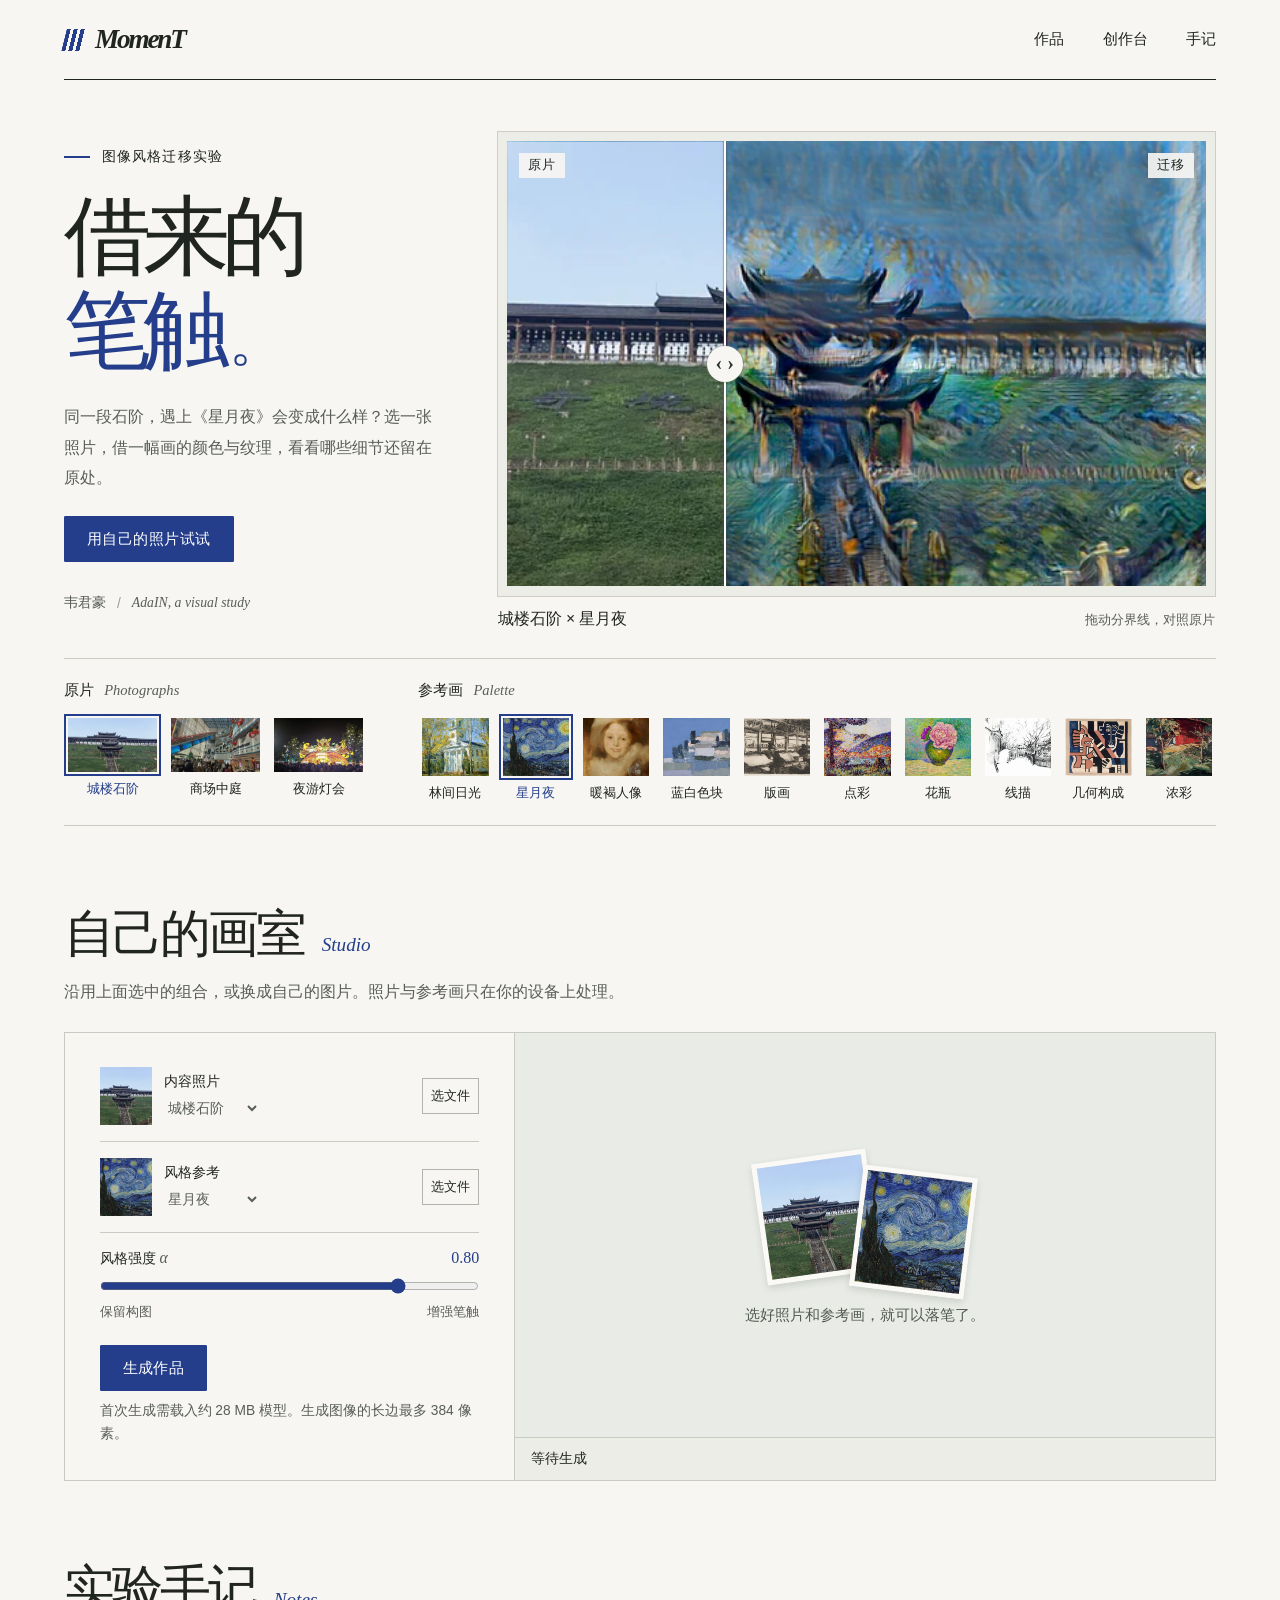
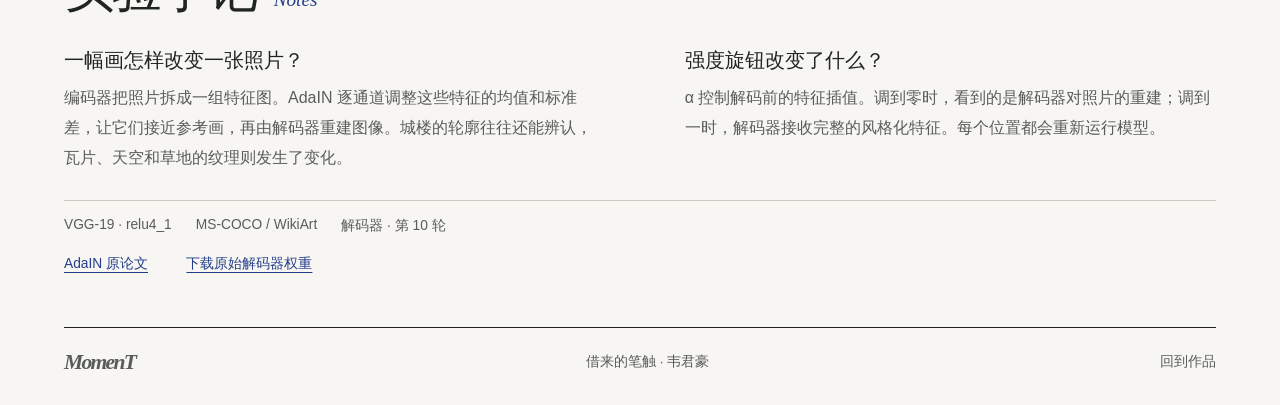
==== style-transfer/index.html @ 037034c4 "Publish Borrowed Brushstrokes with in-browser AdaIN inference" ====
<!doctype html>
<html lang="zh-CN">
<head>
  <meta charset="utf-8">
  <meta name="viewport" content="width=device-width, initial-scale=1">
  <meta name="theme-color" content="#f7f6f2">
  <title>借来的笔触 · MomenT</title>
  <meta name="description" content="一个用 AdaIN 重绘照片的视觉实验。翻看三十幅实验作品，或用自己的照片和参考画，在浏览器里完成风格迁移。">
  <link rel="icon" href="data:,">
  <link rel="stylesheet" href="style.css">
  <script defer src="gallery.js"></script>
  <script defer src="studio.js"></script>
</head>
<body>
<a class="skip" href="#works">直接看作品</a>
<div class="shell">
  <header><a class="signature" href="https://prologue07.github.io/"><i aria-hidden="true"></i>MomenT</a>
    <nav aria-label="站内导航"><a href="#works">作品</a><a href="#studio">创作台</a><a href="#notes">手记</a></nav>
  </header>
  <main>
    <section id="works" aria-labelledby="title">
      <div class="hero">
        <div class="intro">
          <div class="kicker"><span></span> 图像风格迁移实验</div>
          <h1 id="title">借来的<br><em>笔触</em><b>。</b></h1>
          <p class="deck">同一段石阶，遇上《星月夜》会变成什么样？选一张照片，借一幅画的颜色与纹理，看看哪些细节还留在原处。</p>
          <a class="solid" href="#studio">用自己的照片试试</a>
          <div class="byline">韦君豪 <span>/</span> <em>AdaIN, a visual study</em></div>
        </div>
        <figure class="herofigure">
          <div class="mat">
            <div class="compare" id="compare">
              <img id="after" alt="迁移后的画面"><img id="before" alt="同一场景的原始照片">
              <span class="tag left">原片</span><span class="tag right">迁移</span>
              <span class="seam" aria-hidden="true"><i>‹ ›</i></span>
              <input id="split" type="range" aria-label="原片与迁移结果的分界线" min="0" max="100" value="31">
            </div>
          </div>
          <figcaption><strong id="pair-title" aria-live="polite">城楼石阶 × 星月夜</strong><span>拖动分界线，对照原片</span></figcaption>
        </figure>
      </div>
      <div class="shelf">
        <section aria-label="选择照片"><h2>原片 <i>Photographs</i></h2><div class="choices photos" id="photos"></div></section>
        <section aria-label="选择参考画"><h2>参考画 <i>Palette</i></h2><div class="choices paintings" id="paintings"></div></section>
      </div>
    </section>
    <section id="studio" aria-labelledby="studio-title">
      <div class="section-title"><h2 id="studio-title">自己的画室</h2><i>Studio</i></div>
      <p class="section-desc">沿用上面选中的组合，或换成自己的图片。照片与参考画只在你的设备上处理。</p>
      <div class="workspace">
        <fieldset id="controls"><legend class="sr">创作参数</legend>
          <div class="input-row"><img id="thumb-c" alt=""><div><label for="pick-c">内容照片</label><select id="pick-c"></select></div><label class="file-button">选文件<input id="file-c" type="file" accept="image/*" aria-label="导入内容照片"></label></div>
          <div class="input-row"><img id="thumb-s" alt=""><div><label for="pick-s">风格参考</label><select id="pick-s"></select></div><label class="file-button">选文件<input id="file-s" type="file" accept="image/*" aria-label="导入风格参考画"></label></div>
          <div class="strength"><label for="alpha">风格强度 <span>α</span></label><output id="alpha-value" for="alpha">0.80</output>
            <input id="alpha" type="range" min="0" max="1" step="0.05" value="0.8"><div><span>保留构图</span><span>增强笔触</span></div></div>
          <button class="solid" id="run" type="button">生成作品</button>
          <p class="fine">首次生成需载入约 28 MB 模型。生成图像的长边最多 384 像素。</p>
        </fieldset>
        <div class="easel">
          <div id="empty-art"><div class="preview-pair" aria-hidden="true"><img id="stack-c" alt=""><img id="stack-s" alt=""></div><p>选好照片和参考画，就可以落笔了。</p></div>
          <canvas id="result" hidden aria-label="生成的风格迁移作品"></canvas>
          <div class="easel-foot"><span id="status" role="status">等待生成</span><a id="download" hidden download="borrowed-brushstrokes.png">保存 PNG</a></div>
        </div>
      </div>
    </section>
    <section id="notes" aria-labelledby="notes-title">
      <div class="section-title"><h2 id="notes-title">实验手记</h2><i>Notes</i></div>
      <div class="notes-grid"><div><h3>一幅画怎样改变一张照片？</h3><p>编码器把照片拆成一组特征图。AdaIN 逐通道调整这些特征的均值和标准差，让它们接近参考画，再由解码器重建图像。城楼的轮廓往往还能辨认，瓦片、天空和草地的纹理则发生了变化。</p></div>
      <div><h3>强度旋钮改变了什么？</h3><p>α 控制解码前的特征插值。调到零时，看到的是解码器对照片的重建；调到一时，解码器接收完整的风格化特征。每个位置都会重新运行模型。</p></div></div>
      <div class="record"><span>VGG-19 · relu4_1</span><span>MS-COCO / WikiArt</span><span>解码器 · 第 10 轮</span></div>
      <div class="refs"><a href="https://arxiv.org/abs/1703.06868">AdaIN 原论文</a><a id="weights" href="decoder_epoch_10.pth" download>下载原始解码器权重</a></div>
    </section>
  </main>
  <footer><a class="signature" href="https://prologue07.github.io/">MomenT</a><span>借来的笔触 · 韦君豪</span><a href="#works">回到作品</a></footer>
</div>
<noscript>请启用 JavaScript 来查看作品和运行风格迁移。</noscript>
</body></html>
---- style-transfer/style.css ----
:root{--paper:#f7f6f2;--ink:#212521;--muted:#595d58;--line:#c9cac1;--blue:#243e8b;--serif:"STSong","Songti SC","Noto Serif CJK SC","Noto Serif SC","SimSun",serif;--sans:"Instrument Sans","PingFang SC","Microsoft YaHei",Arial,sans-serif;font-family:var(--sans);color:var(--ink);background:var(--paper);font-synthesis:style}
*{box-sizing:border-box}
body{margin:0}img{display:block;max-width:100%}a{color:inherit;text-decoration:none}a:hover{text-decoration:underline;text-underline-offset:4px}button,input,select{font:inherit}button,a,input,select{touch-action:manipulation}button{color:inherit}button:not(:disabled),select{cursor:pointer}button:focus-visible,a:focus-visible,input:focus-visible,select:focus-visible,.file-button:focus-within{outline:3px solid #a74d29;outline-offset:4px}
.shell{max-width:1450px;margin:auto;padding:0 clamp(22px,5vw,82px)}header,footer{display:flex;align-items:center;justify-content:space-between}header{height:80px;border-bottom:1px solid var(--ink)}nav,.refs{display:flex;align-items:center;gap:clamp(15px,3vw,42px)}nav{font-size:.94rem}.signature{font:italic 600 1.7rem Georgia,serif;letter-spacing:-.08em;display:inline-flex;align-items:center;gap:12px}.signature i{width:19px;height:22px;background:repeating-linear-gradient(90deg,var(--blue) 0 4px,transparent 4px 7px);transform:skew(-14deg)}
.hero{display:grid;grid-template-columns:minmax(245px,.78fr) minmax(0,1.52fr);gap:clamp(30px,5vw,82px);align-items:center;padding:clamp(32px,4vw,66px) 0 28px}.kicker,.record,.byline,.fine,.easel-foot,.refs{font-size:.86rem}.kicker{display:flex;align-items:center;gap:12px;font-weight:600;letter-spacing:.08em}.kicker span{height:2px;width:26px;background:var(--blue)}h1,h2,h3,p,figure{margin:0}h1{font:600 clamp(4.2rem,6.8vw,7.3rem)/1.08 var(--serif);letter-spacing:-.09em;margin:24px 0}h1 em,h1 b{font-style:normal;font-weight:inherit;color:var(--blue)}h1 b{font-size:.63em;margin-left:.12em}.deck{max-width:25em;color:var(--muted);line-height:1.9;font-size:1rem}.solid{display:inline-flex;align-items:center;justify-content:center;min-height:46px;padding:0 22px;border:1px solid var(--blue);border-radius:1px;background:var(--blue);color:white;font-size:.96rem;font-weight:600;letter-spacing:.03em}.solid:hover{background:#182d69;text-decoration:none}.solid:disabled{opacity:.6}.intro .solid{margin-top:23px}.byline{display:flex;gap:11px;align-items:center;color:var(--muted);margin-top:32px}.byline span{color:#9b9d95}.byline em,.section-title i,.shelf h2 i{font-family:Georgia,"Times New Roman",serif;font-weight:400}
.mat{border:1px solid #cecec4;padding:clamp(7px,.72vw,12px);background:#edede7}.compare{--split:31%;position:relative;aspect-ratio:1.57;background:#e5e6de;overflow:hidden}.compare img{width:100%;height:100%;position:absolute;object-fit:cover;object-position:center}.compare #before{clip-path:inset(0 calc(100% - var(--split)) 0 0)}.tag{position:absolute;top:12px;font-size:.8rem;letter-spacing:.08em;padding:4px 9px;background:rgba(247,246,242,.92);color:var(--ink)}.tag.left{left:12px}.tag.right{right:12px}.seam{position:absolute;left:var(--split);top:0;bottom:0;width:2px;background:#fff;box-shadow:0 0 2px #444;pointer-events:none}.seam i{position:absolute;top:50%;left:50%;transform:translate(-50%,-50%);height:36px;width:36px;display:grid;place-items:center;border-radius:50%;background:var(--paper);color:#29322f;font:600 1.25rem Georgia;box-shadow:0 0 0 1px #75776d55}
#split{appearance:none;position:absolute;inset:0;opacity:0;width:100%;height:100%;margin:0;cursor:ew-resize;touch-action:pan-y}.compare:focus-within{outline:3px solid var(--blue);outline-offset:-3px}figcaption{display:flex;align-items:baseline;justify-content:space-between;gap:15px;padding:11px 1px 0}figcaption strong{font:600 1.02rem var(--serif)}figcaption span{font-size:.80rem;color:var(--muted)}
.shelf{display:grid;grid-template-columns:minmax(210px,.38fr) minmax(0,1fr);gap:clamp(20px,4vw,65px);border-block:1px solid var(--line);padding:22px 0 23px}.shelf h2{font-size:.93rem;font-weight:600;margin-bottom:14px}.shelf h2 i{font-size:.91rem;color:var(--muted);margin-left:6px}.choices{display:grid;gap:6px}.photos{grid-template-columns:repeat(3,minmax(0,1fr))}.paintings{grid-template-columns:repeat(10,minmax(0,1fr))}.choice{padding:0;margin:0;border:0;background:transparent;text-align:left;min-width:0}.choice img{aspect-ratio:1.12;width:100%;object-fit:cover;border:2px solid transparent;padding:2px}.photos .choice img{aspect-ratio:1.55}.choice[aria-pressed="true"] img{border-color:var(--blue)}.choice span{font-size:.79rem;display:block;text-align:center;padding-top:5px;white-space:nowrap}.choice[aria-pressed="true"] span{color:var(--blue);font-weight:bold}.choice:hover img{border-color:#737a88}
#studio,#notes{padding-top:clamp(52px,6vw,86px);scroll-margin:15px}.section-title{display:flex;align-items:baseline;gap:18px}.section-title h2{font:600 clamp(2.25rem,4vw,3.7rem)/1.2 var(--serif);letter-spacing:-.06em}.section-title i{font-size:1.2rem;color:var(--blue)}.section-desc{color:var(--muted);margin:13px 0 25px;line-height:1.85}.workspace{display:grid;grid-template-columns:minmax(260px,.8fr) minmax(0,1.25fr);border:1px solid var(--line)}fieldset{padding:clamp(18px,2.7vw,40px);margin:0;border:0;min-width:0}.input-row{display:grid;grid-template-columns:52px minmax(0,1fr) auto;align-items:center;gap:12px;padding-bottom:16px;margin-bottom:16px;border-bottom:1px solid var(--line)}.input-row img{width:52px;height:58px;object-fit:cover}.input-row label,.strength label{font-weight:600;font-size:.9rem}.input-row select{display:block;margin-top:5px;padding:3px 20px 3px 0;max-width:100%;background:transparent;color:var(--muted);border:0;font-size:.9rem}.input-row .file-button{position:relative;display:block;padding:8px;border:1px solid #b0b4ad;font-size:.82rem;font-weight:400;cursor:pointer}.file-button input{position:absolute;inset:0;width:100%;opacity:0;cursor:pointer}.strength{display:grid;grid-template-columns:1fr auto;gap:10px}.strength label span{font:italic 1.1em Georgia;color:var(--muted)}.strength output{font:1rem Georgia;color:var(--blue);font-variant-numeric:tabular-nums}.strength input,.strength div{grid-column:1/-1}.strength input{width:100%;accent-color:var(--blue);margin:0;cursor:pointer}.strength div{display:flex;justify-content:space-between;color:var(--muted);font-size:.8rem}.workspace .solid{margin:24px 0 9px}.fine{max-width:34em;line-height:1.65;color:var(--muted)}
.easel{position:relative;min-height:330px;display:flex;align-items:center;justify-content:center;flex-direction:column;padding:28px 20px 60px;background:#e9ece6;border-left:1px solid var(--line)}.easel canvas{max-width:100%;max-height:400px;width:auto;object-fit:contain;box-shadow:0 1px 6px #27343426}.easel-foot{position:absolute;bottom:0;left:0;right:0;border-top:1px solid #c6ccc2;padding:12px 16px;display:flex;justify-content:space-between;gap:12px;background:#ecede7;align-items:center}.easel-foot a,.refs a{text-decoration:underline;text-underline-offset:4px;color:var(--blue)}#empty-art{text-align:center;color:#525b51;font-size:.94rem}.preview-pair{display:flex;justify-content:center;margin:0 auto 25px}.preview-pair img{width:clamp(70px,9vw,135px);height:clamp(75px,9.5vw,135px);object-fit:cover;border:5px solid #faf9f5;box-shadow:0 3px 7px #242d2626;transform:rotate(-8deg)}.preview-pair img+img{transform:rotate(7deg);margin:15px 0 -12px -18px}
.notes-grid{display:grid;grid-template-columns:1fr 1fr;gap:clamp(28px,7vw,100px);margin:26px 0}.notes-grid h3{font:600 1.28rem var(--serif);margin-bottom:9px}.notes-grid p{color:var(--muted);line-height:1.9}.record{border-top:1px solid var(--line);padding:16px 0;display:flex;flex-wrap:wrap;gap:10px 24px;color:var(--muted)}.refs{margin:0 0 50px}.refs a{padding:4px 0}footer{border-top:1px solid var(--ink);padding:22px 0 30px;gap:10px;font-size:.85rem;color:var(--muted)}footer .signature{font-size:1.35rem}.sr,.skip:not(:focus){position:absolute;width:1px;height:1px;padding:0;overflow:hidden;clip-path:inset(50%)}.skip:focus{position:fixed;top:0;left:4px;z-index:5;padding:10px;background:white}[hidden]{display:none!important}
@media(max-width:980px){.shelf{grid-template-columns:200px 1fr;gap:24px}.paintings{grid-template-columns:repeat(5,1fr);gap:10px}.paintings .choice img{aspect-ratio:1.9}.hero{gap:26px}.byline{margin-top:20px}}
@media(max-width:720px){header{height:62px}.signature{font-size:1.48rem}.hero,.workspace,.notes-grid{grid-template-columns:1fr}.hero{gap:24px;padding-top:28px}.intro{display:grid;grid-template-columns:1fr auto;align-items:end;column-gap:10px}.kicker,.deck{grid-column:1/-1}h1{font-size:clamp(3.5rem,10.8vw,5.5rem);grid-column:1/-1;margin:17px 0 13px}h1 br{display:none}.intro .solid{grid-row:4;width:fit-content;margin-top:14px}.byline{display:none}.compare{aspect-ratio:1.43}.shelf{grid-template-columns:1fr}.photos{max-width:320px}.paintings{gap:8px}.choice span{font-size:.8rem}.shelf h2{margin-bottom:8px}.easel{min-height:290px;border-left:0;border-top:1px solid var(--line)}.notes-grid{gap:20px}figcaption{align-items:flex-start}.refs{gap:18px}.section-desc{margin-bottom:15px}}
@media(max-width:390px){.shell{padding:0 15px}figcaption{flex-direction:column;gap:4px}.input-row{gap:7px}.signature{gap:7px}}
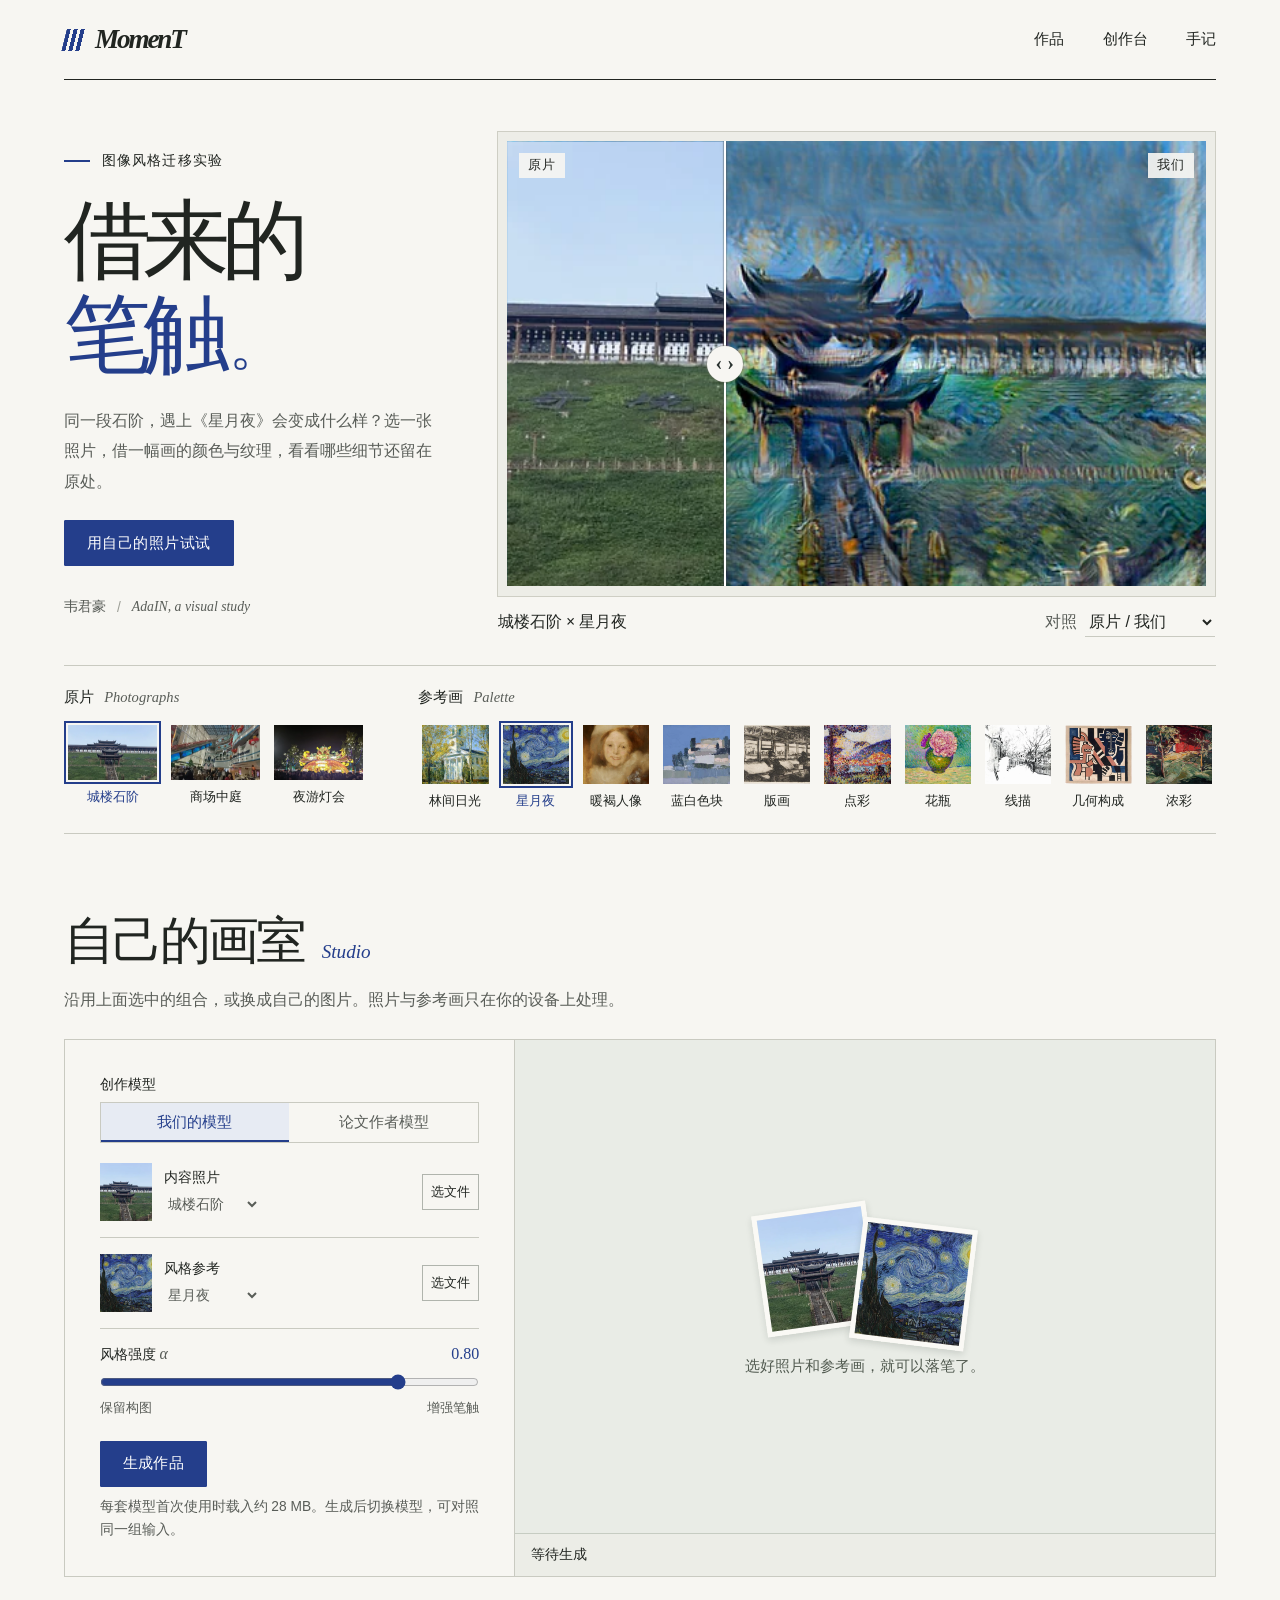
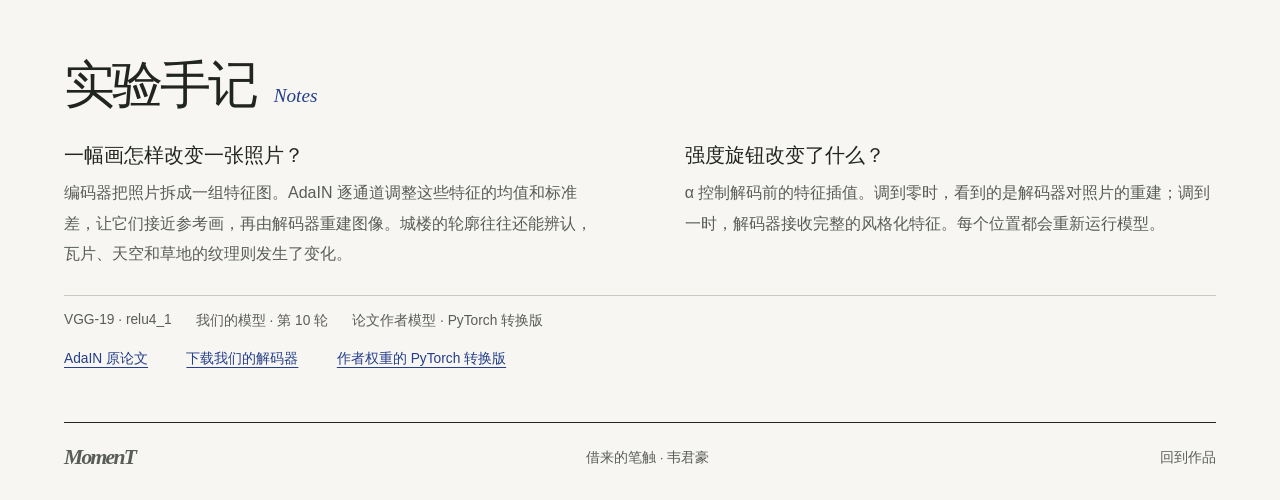
==== commit 4e7fdbca: "Add author AdaIN inference and side-by-side model comparisons" ====
--- a/style-transfer/index.html
+++ b/style-transfer/index.html
@@ -7,9 +7,9 @@
   <title>借来的笔触 · MomenT</title>
   <meta name="description" content="一个用 AdaIN 重绘照片的视觉实验。翻看三十幅实验作品，或用自己的照片和参考画，在浏览器里完成风格迁移。">
   <link rel="icon" href="data:,">
-  <link rel="stylesheet" href="style.css">
+  <link rel="stylesheet" href="style.css?v=2">
   <script defer src="gallery.js"></script>
-  <script defer src="studio.js"></script>
+  <script defer src="studio.js?v=2"></script>
 </head>
 <body>
 <a class="skip" href="#works">直接看作品</a>
@@ -36,7 +36,8 @@
               <input id="split" type="range" aria-label="原片与迁移结果的分界线" min="0" max="100" value="31">
             </div>
           </div>
-          <figcaption><strong id="pair-title" aria-live="polite">城楼石阶 × 星月夜</strong><span>拖动分界线，对照原片</span></figcaption>
+          <figcaption><strong id="pair-title" aria-live="polite">城楼石阶 × 星月夜</strong><label class="view-mode">对照<select id="exhibit-mode" aria-label="选择展览对照方式"><option value="original-ours">原片 / 我们</option><option value="original-author">原片 / 论文作者</option><option value="ours-author">我们 / 论文作者</option></select></label></figcaption>
+          <p id="gallery-status" role="status" hidden></p>
         </figure>
       </div>
       <div class="shelf">
@@ -49,12 +50,16 @@
       <p class="section-desc">沿用上面选中的组合，或换成自己的图片。照片与参考画只在你的设备上处理。</p>
       <div class="workspace">
         <fieldset id="controls"><legend class="sr">创作参数</legend>
+          <fieldset class="model-choice"><legend>创作模型</legend><div>
+            <label><input type="radio" name="studio-model" value="ours" checked><span>我们的模型</span></label>
+            <label><input type="radio" name="studio-model" value="author"><span>论文作者模型</span></label>
+          </div></fieldset>
           <div class="input-row"><img id="thumb-c" alt=""><div><label for="pick-c">内容照片</label><select id="pick-c"></select></div><label class="file-button">选文件<input id="file-c" type="file" accept="image/*" aria-label="导入内容照片"></label></div>
           <div class="input-row"><img id="thumb-s" alt=""><div><label for="pick-s">风格参考</label><select id="pick-s"></select></div><label class="file-button">选文件<input id="file-s" type="file" accept="image/*" aria-label="导入风格参考画"></label></div>
           <div class="strength"><label for="alpha">风格强度 <span>α</span></label><output id="alpha-value" for="alpha">0.80</output>
             <input id="alpha" type="range" min="0" max="1" step="0.05" value="0.8"><div><span>保留构图</span><span>增强笔触</span></div></div>
           <button class="solid" id="run" type="button">生成作品</button>
-          <p class="fine">首次生成需载入约 28 MB 模型。生成图像的长边最多 384 像素。</p>
+          <p class="fine">每套模型首次使用时载入约 28 MB。生成后切换模型，可对照同一组输入。</p>
         </fieldset>
         <div class="easel">
           <div id="empty-art"><div class="preview-pair" aria-hidden="true"><img id="stack-c" alt=""><img id="stack-s" alt=""></div><p>选好照片和参考画，就可以落笔了。</p></div>
@@ -67,8 +72,8 @@
       <div class="section-title"><h2 id="notes-title">实验手记</h2><i>Notes</i></div>
       <div class="notes-grid"><div><h3>一幅画怎样改变一张照片？</h3><p>编码器把照片拆成一组特征图。AdaIN 逐通道调整这些特征的均值和标准差，让它们接近参考画，再由解码器重建图像。城楼的轮廓往往还能辨认，瓦片、天空和草地的纹理则发生了变化。</p></div>
       <div><h3>强度旋钮改变了什么？</h3><p>α 控制解码前的特征插值。调到零时，看到的是解码器对照片的重建；调到一时，解码器接收完整的风格化特征。每个位置都会重新运行模型。</p></div></div>
-      <div class="record"><span>VGG-19 · relu4_1</span><span>MS-COCO / WikiArt</span><span>解码器 · 第 10 轮</span></div>
-      <div class="refs"><a href="https://arxiv.org/abs/1703.06868">AdaIN 原论文</a><a id="weights" href="decoder_epoch_10.pth" download>下载原始解码器权重</a></div>
+      <div class="record"><span>VGG-19 · relu4_1</span><span>我们的模型 · 第 10 轮</span><span>论文作者模型 · PyTorch 转换版</span></div>
+      <div class="refs"><a href="https://arxiv.org/abs/1703.06868">AdaIN 原论文</a><a id="weights" href="decoder_epoch_10.pth" download>下载我们的解码器</a><a href="https://github.com/naoto0804/pytorch-AdaIN/releases/tag/v0.0.0">作者权重的 PyTorch 转换版</a></div>
     </section>
   </main>
   <footer><a class="signature" href="https://prologue07.github.io/">MomenT</a><span>借来的笔触 · 韦君豪</span><a href="#works">回到作品</a></footer>
--- a/style-transfer/style.css
+++ b/style-transfer/style.css
@@ -12,3 +12,16 @@
 @media(max-width:980px){.shelf{grid-template-columns:200px 1fr;gap:24px}.paintings{grid-template-columns:repeat(5,1fr);gap:10px}.paintings .choice img{aspect-ratio:1.9}.hero{gap:26px}.byline{margin-top:20px}}
 @media(max-width:720px){header{height:62px}.signature{font-size:1.48rem}.hero,.workspace,.notes-grid{grid-template-columns:1fr}.hero{gap:24px;padding-top:28px}.intro{display:grid;grid-template-columns:1fr auto;align-items:end;column-gap:10px}.kicker,.deck{grid-column:1/-1}h1{font-size:clamp(3.5rem,10.8vw,5.5rem);grid-column:1/-1;margin:17px 0 13px}h1 br{display:none}.intro .solid{grid-row:4;width:fit-content;margin-top:14px}.byline{display:none}.compare{aspect-ratio:1.43}.shelf{grid-template-columns:1fr}.photos{max-width:320px}.paintings{gap:8px}.choice span{font-size:.8rem}.shelf h2{margin-bottom:8px}.easel{min-height:290px;border-left:0;border-top:1px solid var(--line)}.notes-grid{gap:20px}figcaption{align-items:flex-start}.refs{gap:18px}.section-desc{margin-bottom:15px}}
 @media(max-width:390px){.shell{padding:0 15px}figcaption{flex-direction:column;gap:4px}.input-row{gap:7px}.signature{gap:7px}}
+
+.view-mode{display:inline-flex;align-items:center;gap:.5rem;color:var(--muted);white-space:nowrap}
+.view-mode select{font:inherit;color:var(--ink);background:transparent;border:0;border-bottom:1px solid var(--line);padding:.3rem 0;cursor:pointer}
+#gallery-status{font-size:.88rem;color:var(--muted)}
+.model-choice{padding:0;margin:0 0 20px}
+.model-choice legend{font-size:.9rem;font-weight:600;padding:0;margin-bottom:8px}
+.model-choice>div{display:flex;border:1px solid var(--line)}
+.model-choice label{position:relative;display:block;flex:1;cursor:pointer}
+.model-choice input{position:absolute;width:1px;height:1px;opacity:0}
+.model-choice span{display:block;text-align:center;padding:10px 4px;font-size:.92rem;color:var(--muted)}
+.model-choice input:checked+span{color:var(--blue);background:#e7ebf3;box-shadow:inset 0 -2px var(--blue);font-weight:600}
+.model-choice input:focus-visible+span{outline:2px solid var(--blue);outline-offset:2px}
+.refs{flex-wrap:wrap}
